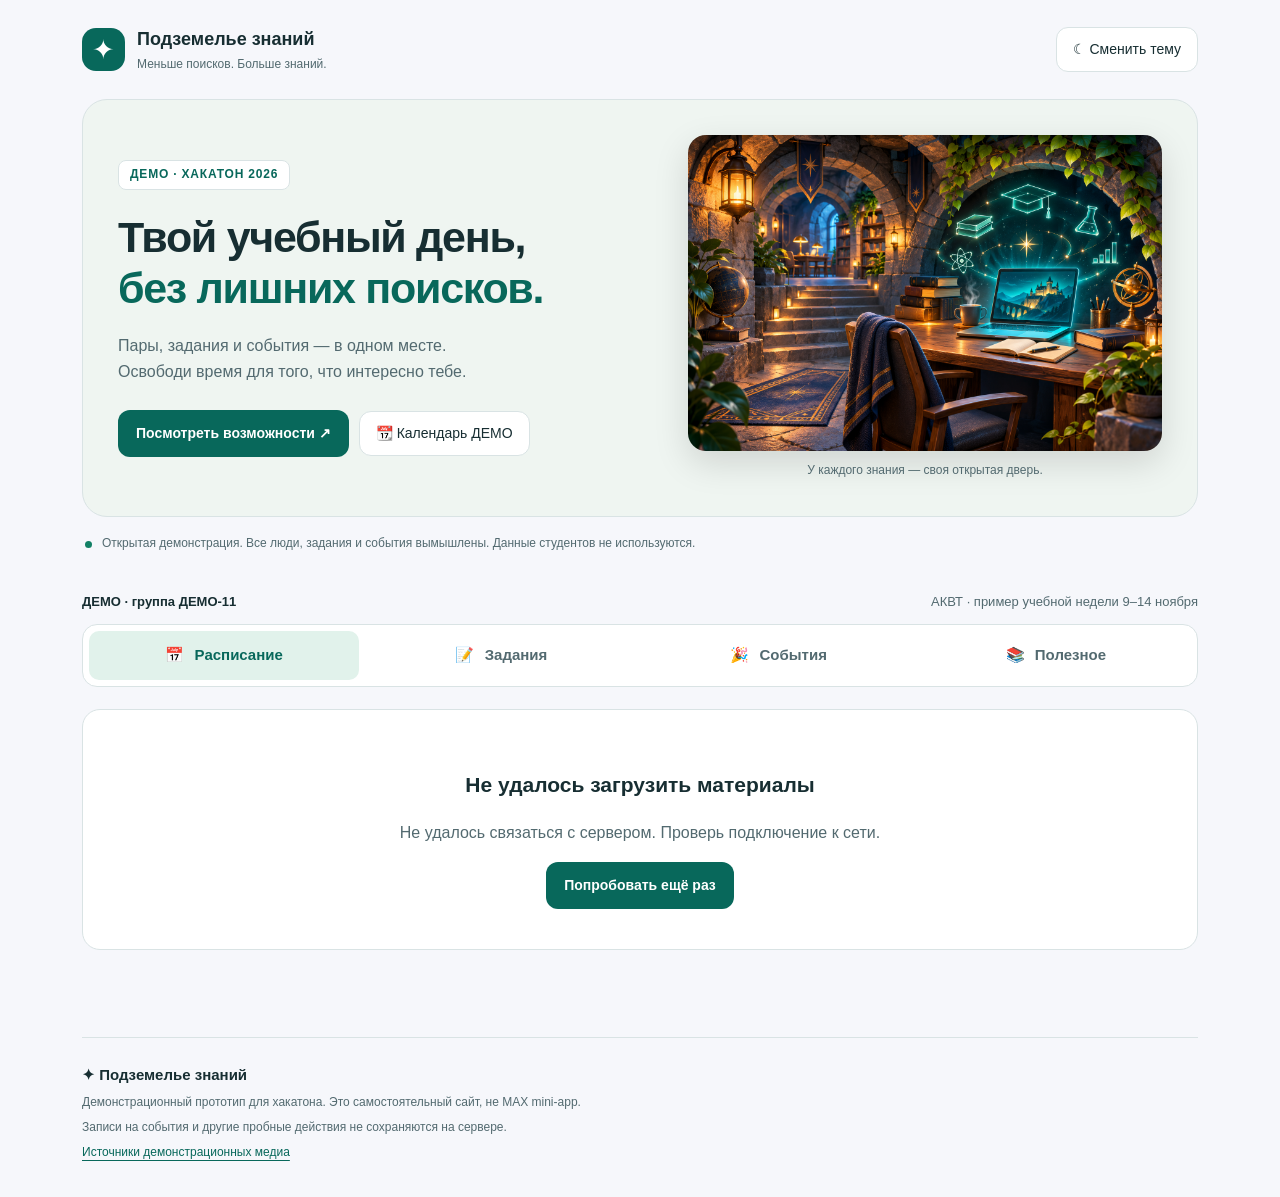
==== demo-site/index.html @ 93a82531 "feat: finish safe MAX integration and standalone public demo with regression coverage" ====
<!DOCTYPE html>
<html lang="ru">
<head>
  <meta charset="utf-8">
  <meta name="viewport" content="width=device-width, initial-scale=1">
  <meta name="description" content="Подземелье знаний: демонстрация образовательного помощника. Расписание, задания, события и полезные материалы. Только вымышленные данные.">
  <meta name="referrer" content="no-referrer">
  <meta http-equiv="Content-Security-Policy" content="default-src 'self'; script-src 'self'; style-src 'self'; img-src 'self'; media-src 'self'; connect-src 'self'; object-src 'none'; base-uri 'none'; form-action 'none'">
  <title>Подземелье знаний · ДЕМО</title>
  <link rel="stylesheet" href="./style.css">
  <link rel="icon" href="./assets/icon.svg" type="image/svg+xml">
</head>
<body>
  <div class="app-shell">
    <header class="app-header">
      <div class="header-top">
        <a href="./" class="brand" aria-label="Подземелье знаний — главная">
          <span class="brand-icon" aria-hidden="true">✦</span>
          <span><strong class="brand-title">Подземелье знаний</strong><span class="brand-subtitle">Меньше поисков. Больше знаний.</span></span>
        </a>
        <button id="theme-toggle" type="button" class="theme-toggle">☾ Сменить тему</button>
      </div>
      <section class="hero">
        <div class="hero-copy">
          <span id="demo-badge" class="pill pill-demo">ДЕМО · ХАКАТОН 2026</span>
          <h1>Твой учебный день,<br><span>без лишних поисков.</span></h1>
          <p>Пары, задания и события — в одном месте.<br>Освободи время для того, что интересно тебе.</p>
          <div class="hero-actions"><a href="#main-tabs" class="action-button">Посмотреть возможности ↗</a><a class="secondary-button" href="./assets/demo-week.ics" download>📆 Календарь ДЕМО</a></div>
        </div>
        <figure class="hero-art"><img src="./assets/dungeon.png" alt="Иллюстрация: уютное подземелье, книги и ноутбук" width="1536" height="1024"><figcaption>У каждого знания — своя открытая дверь.</figcaption></figure>
      </section>
      <div class="demo-notice"><span class="status-dot"></span><span>Открытая демонстрация. Все люди, задания и события вымышлены. Данные студентов не используются.</span></div>
      <div class="context-line"><strong id="group-badge">ДЕМО · группа ДЕМО-11</strong><span>АКВТ · пример учебной недели 9–14 ноября</span></div>
      <section id="today-banner" class="today-banner" hidden><p id="today-text" class="today-text"></p></section>
      <nav id="main-tabs" class="tabs" aria-label="Разделы сайта">
        <button type="button" class="tab-button is-active" data-endpoint="schedule" data-section="schedule" aria-pressed="true"><span>📅</span> Расписание</button>
        <button type="button" class="tab-button" data-endpoint="homework" data-section="homework" aria-pressed="false"><span>📝</span> Задания</button>
        <button type="button" class="tab-button" data-endpoint="events" data-section="events" aria-pressed="false"><span>🎉</span> События</button>
        <button type="button" class="tab-button" data-endpoint="useful" data-section="useful" aria-pressed="false"><span>📚</span> Полезное</button>
      </nav>
      <div id="subfilters" class="subfilters" hidden></div>
    </header>
    <main class="app-main" id="main-content">
      <section id="state-loading" class="state-card" aria-live="polite"><div class="spinner" aria-hidden="true"></div><h2 class="state-title">Собираем твой учебный день…</h2><p class="state-subtitle">Загружаем только демонстрационные материалы</p></section>
      <section id="state-error" class="state-card state-error" hidden role="alert"><h2 id="error-title" class="state-title">Не удалось загрузить раздел</h2><p id="error-message" class="state-subtitle"></p><button type="button" id="retry-button" class="action-button">Попробовать ещё раз</button></section>
      <section id="view-list" class="view-list" hidden aria-live="polite"><div id="cards-container" class="cards-list"></div></section>
      <section id="view-detail" class="view-detail" hidden aria-label="Подробная карточка">
        <button type="button" id="back-button" class="back-button">← Назад к списку</button>
        <article class="detail-card"><span id="detail-badge" class="pill" hidden></span><h2 id="detail-title" tabindex="-1"></h2><p id="detail-subtitle" class="detail-subtitle"></p><p id="detail-meta" class="detail-meta" hidden></p><div id="detail-tags" class="detail-tags" hidden></div><p id="detail-body" class="detail-body"></p><div id="detail-media" class="detail-media"></div>
          <button type="button" id="join-button" class="action-button" hidden>Пойду · попробовать</button><p id="demo-action-status" class="demo-action-status" role="status"></p>
          <section id="detail-report-box" class="report-box" hidden><h3>📸 Как это было</h3><p id="detail-report-body"></p><a id="detail-report-link" class="external-link" href="#" target="_blank" rel="noopener noreferrer" hidden>Открыть материал ↗</a></section>
          <a id="detail-link" class="external-link" href="#" target="_blank" rel="noopener noreferrer" hidden>Открыть полезную ссылку ↗</a>
          <section id="detail-files-box" class="files-box" hidden><h3>Вложения</h3><ul id="detail-files-list" class="files-list"></ul></section>
        </article>
      </section>
      <noscript><p class="state-card">Для переключения разделов включи JavaScript. Авторизация и MAX ID не требуются.</p></noscript>
    </main>
    <footer class="footer"><span>✦ Подземелье знаний</span><p>Демонстрационный прототип для хакатона. Это самостоятельный сайт, не MAX mini-app.</p><p>Записи на события и другие пробные действия не сохраняются на сервере.</p><a href="./CREDITS.md">Источники демонстрационных медиа</a></footer>
  </div>
  <script src="./app.js" defer></script>
</body>
</html>
---- demo-site/style.css ----
:root{color-scheme:light;--bg:#f6f7fb;--surface:#fff;--text:#172e32;--muted:#536a70;--border:#d9e3e4;--accent:#08685b;--accent-soft:#e1f2eb;--shadow:0 10px 36px #1d4f4a0a;--hero:#eff5f1}
@media(prefers-color-scheme:dark){:root:not([data-theme="light"]){color-scheme:dark;--bg:#101b20;--surface:#17272c;--text:#e8f1ef;--muted:#b0c3c5;--border:#34464a;--accent:#81dfbd;--accent-soft:#1d4038;--shadow:none;--hero:#20372f}}
:root[data-theme="dark"]{color-scheme:dark;--bg:#101b20;--surface:#17272c;--text:#e8f1ef;--muted:#b0c3c5;--border:#34464a;--accent:#81dfbd;--accent-soft:#1d4038;--shadow:none;--hero:#20372f}
*{box-sizing:border-box}[hidden]{display:none!important}html{scroll-behavior:smooth;scroll-padding-top:20px}body{margin:0;background:var(--bg);color:var(--text);font:16px/1.65 -apple-system,BlinkMacSystemFont,"Segoe UI",sans-serif}button,a{-webkit-tap-highlight-color:transparent}button{font:inherit;cursor:pointer}button:focus-visible,a:focus-visible,article:focus-visible{outline:3px solid var(--accent);outline-offset:4px}a{color:var(--accent);text-underline-offset:4px}button{min-height:44px}img,video{display:block;max-width:100%}.app-shell{max-width:1180px;margin:auto;padding:0 32px}.header-top{display:flex;align-items:center;justify-content:space-between;gap:20px;padding:25px 0}.brand{display:flex;align-items:center;gap:12px;color:var(--text);text-decoration:none}.brand-icon{display:grid;place-items:center;width:43px;height:43px;border-radius:14px;background:var(--accent);color:var(--surface);font-size:27px}.brand-title{display:block;font-size:18px;font-weight:750}.brand-subtitle{display:block;font-size:12px;color:var(--muted)}.theme-toggle,.secondary-button{padding:10px 16px;border:1px solid var(--border);border-radius:12px;background:var(--surface);color:var(--text);text-decoration:none;font-size:14px}.hero{display:grid;grid-template-columns:1.15fr 1fr;align-items:center;gap:25px;padding:35px;background:var(--hero);border:1px solid var(--border);border-radius:25px;overflow:hidden}.hero h1{font-size:clamp(29px,3.5vw,43px);line-height:1.2;letter-spacing:-1.3px;margin:22px 0 18px;font-weight:800}.hero h1 span{color:var(--accent)}.hero-copy>p{color:var(--muted);margin-bottom:24px}.hero-art{margin:0}.hero-art img{width:100%;height:auto;aspect-ratio:1.5;object-fit:cover;border-radius:18px;box-shadow:0 12px 35px #0002}.hero-art figcaption{font-size:12px;text-align:center;color:var(--muted);margin-top:10px}.hero-actions{display:flex;gap:10px;flex-wrap:wrap;align-items:center}.action-button{display:inline-block;padding:12px 18px;border:0;border-radius:12px;background:var(--accent);color:var(--surface);font-size:14px;font-weight:700;text-decoration:none}.pill{display:inline-block;background:var(--accent-soft);color:var(--accent);padding:4px 11px;border-radius:8px;font-size:12px;font-weight:700}.pill-demo{letter-spacing:.8px;border:1px solid var(--border);background:var(--surface);color:var(--accent)}.demo-notice{display:flex;align-items:center;gap:10px;font-size:12px;color:var(--muted);padding:17px 3px}.status-dot{background:#128065;width:7px;height:7px;border-radius:50%;flex-shrink:0}.context-line{display:flex;gap:15px;justify-content:space-between;align-items:center;margin:20px 0 12px;font-size:13px;color:var(--muted)}.context-line strong{color:var(--text)}.today-banner{border-left:3px solid var(--accent);background:var(--surface);border-radius:0 10px 10px 0;margin-bottom:22px;padding:9px 15px}.today-text{margin:0;color:var(--muted);font-size:14px;white-space:pre-line}.tabs{display:grid;grid-template-columns:repeat(4,1fr);gap:7px;background:var(--surface);padding:6px;border:1px solid var(--border);border-radius:15px}.tab-button{padding:12px 5px;border:0;border-radius:10px;background:transparent;color:var(--muted);font-weight:650;font-size:15px;white-space:nowrap}.tab-button.is-active{background:var(--accent-soft);color:var(--accent)}.tab-button:hover{background:var(--accent-soft)}.tab-button span{padding-right:6px}.subfilters{display:flex;gap:8px;flex-wrap:wrap;margin:18px 0}.chip-button{border:1px solid var(--border);border-radius:30px;padding:6px 15px;background:var(--surface);color:var(--muted);font-size:13px}.chip-button.is-active{color:var(--accent);border-color:var(--accent);background:var(--accent-soft)}.app-main{padding:22px 0 40px;min-height:350px}.cards-list{display:grid;grid-template-columns:repeat(2,minmax(0,1fr));gap:18px}.item-card{background:var(--surface);padding:25px;border:1px solid var(--border);border-radius:18px;box-shadow:var(--shadow);cursor:pointer;transition:transform .16s,border-color .16s;min-width:0}.item-card:hover{transform:translateY(-3px);border-color:var(--accent)}.item-card-top{display:flex;align-items:flex-start;gap:14px;justify-content:space-between}.item-card-title{font-size:19px;line-height:1.4;margin:0;font-weight:700;overflow-wrap:anywhere}.item-card-subtitle{font-size:13px;color:var(--muted);margin:12px 0}.item-card-preview{font-size:15px;white-space:pre-line;display:-webkit-box;-webkit-line-clamp:4;-webkit-box-orient:vertical;overflow:hidden;color:var(--muted)}.item-card-footer{border-top:1px solid var(--border);padding-top:13px;margin-top:20px;display:flex;justify-content:space-between;align-items:center}.open-hint{font-size:13px;color:var(--accent);font-weight:700}.card-image{width:100%;height:160px;object-fit:cover;border-radius:11px;margin:15px 0}.state-card,.empty-card{padding:40px;border:1px solid var(--border);border-radius:18px;background:var(--surface);text-align:center}.state-title{font-size:21px}.state-subtitle{color:var(--muted)}.spinner{width:30px;height:30px;border:3px solid var(--border);border-top-color:var(--accent);border-radius:50%;margin:auto;animation:spin 1s linear infinite}@keyframes spin{to{transform:rotate(360deg)}}.back-button{border:0;background:transparent;padding:0 0 16px;color:var(--accent);font-size:15px}.detail-card{padding:35px;background:var(--surface);border:1px solid var(--border);border-radius:20px;max-width:850px;margin:auto}.detail-card h2{font-size:29px;line-height:1.3;margin:18px 0}.detail-body,.report-box p{white-space:pre-line}.detail-subtitle,.detail-meta{color:var(--muted);font-size:14px}.detail-tags{display:flex;gap:8px;flex-wrap:wrap}.tag-chip{font-size:12px;background:var(--accent-soft);padding:4px 11px;border-radius:20px;color:var(--accent)}.detail-media img,.detail-media video{width:100%;max-height:450px;object-fit:contain;border-radius:13px;background:var(--hero);margin:20px 0}.report-box{background:var(--accent-soft);padding:20px;border-radius:14px;margin:24px 0}.files-list{padding-left:20px}.file-item{margin:8px 0}.external-link{display:inline-block;margin:10px 0;overflow-wrap:anywhere}.demo-action-status{font-size:13px;color:var(--muted)}.footer{padding:25px 0 35px;border-top:1px solid var(--border);font-size:12px;color:var(--muted)}.footer>span{font-size:15px;font-weight:700;color:var(--text)}.footer p{margin:5px 0}
@media(max-width:720px){.app-shell{padding:0 16px}.header-top{padding:18px 0}.brand-title{font-size:15px}.brand-subtitle{font-size:10px}.theme-toggle{font-size:12px;padding:8px}.hero{grid-template-columns:1fr;padding:25px;gap:25px}.hero h1{font-size:34px}.hero-art{display:none}.context-line{display:block}.context-line span{display:block;margin-top:3px}.cards-list{grid-template-columns:1fr}.tabs{gap:2px}.tab-button{font-size:12px;padding:10px 1px}.tab-button span{display:block;padding:0;font-size:19px}.item-card{padding:20px}.detail-card{padding:22px}.detail-card h2{font-size:25px}.hero-actions{align-items:stretch}.hero-actions>a{font-size:12px}.demo-notice{align-items:flex-start}.status-dot{margin-top:7px}}
@media(prefers-reduced-motion:reduce){*{scroll-behavior:auto!important;transition:none!important;animation:none!important}}
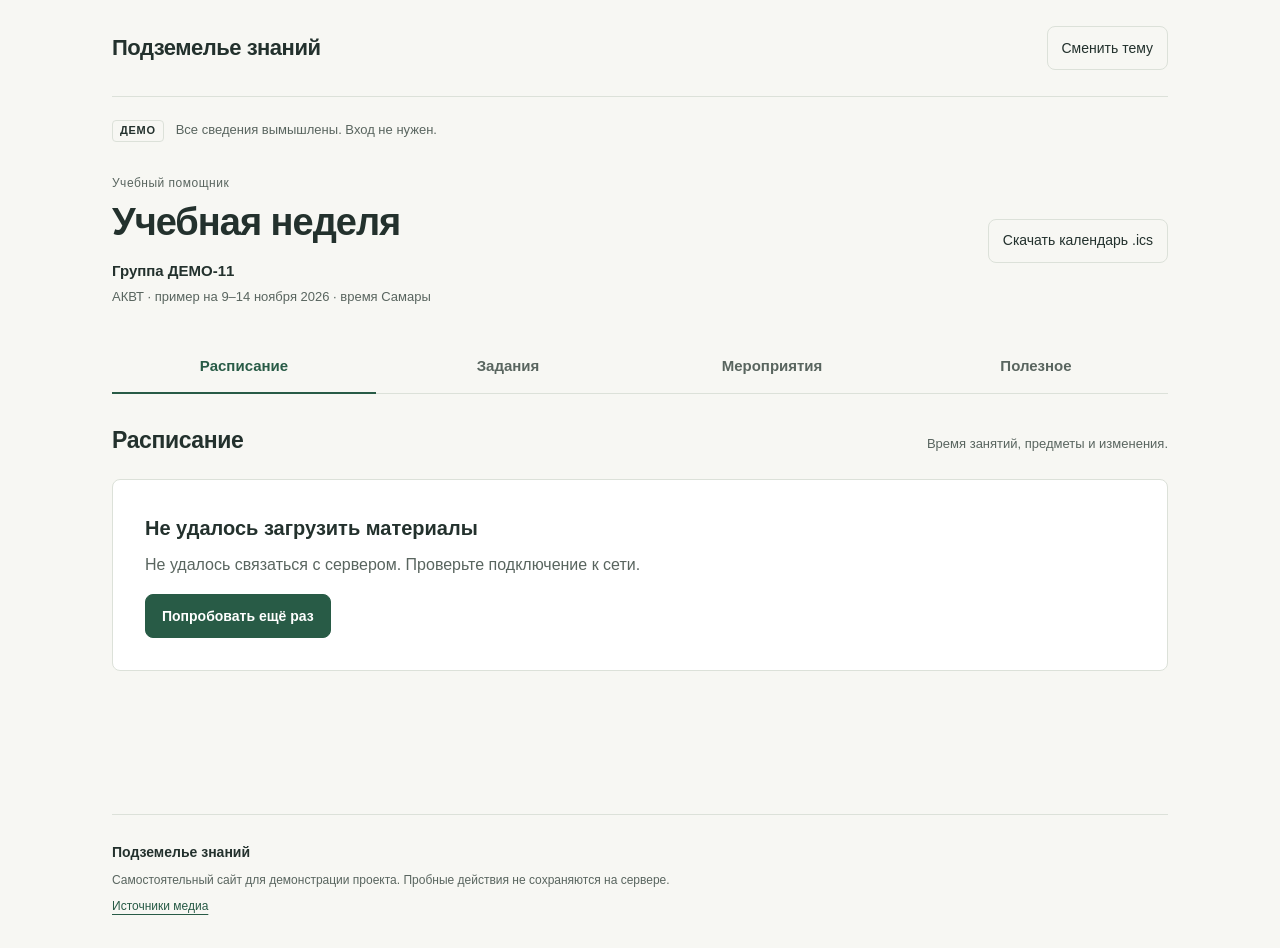
==== commit 8f240769: "Refine demo interface and make public builds reproducible" ====
--- a/demo-site/index.html
+++ b/demo-site/index.html
@@ -3,59 +3,49 @@
 <head>
   <meta charset="utf-8">
   <meta name="viewport" content="width=device-width, initial-scale=1">
-  <meta name="description" content="Подземелье знаний: демонстрация образовательного помощника. Расписание, задания, события и полезные материалы. Только вымышленные данные.">
+  <meta name="description" content="Демонстрация образовательного сервиса «Подземелье знаний»: расписание, задания, мероприятия и полезные материалы.">
   <meta name="referrer" content="no-referrer">
   <meta http-equiv="Content-Security-Policy" content="default-src 'self'; script-src 'self'; style-src 'self'; img-src 'self'; media-src 'self'; connect-src 'self'; object-src 'none'; base-uri 'none'; form-action 'none'">
-  <title>Подземелье знаний · ДЕМО</title>
+  <title>Подземелье знаний — демонстрация</title>
   <link rel="stylesheet" href="./style.css">
   <link rel="icon" href="./assets/icon.svg" type="image/svg+xml">
 </head>
 <body>
   <div class="app-shell">
     <header class="app-header">
-      <div class="header-top">
-        <a href="./" class="brand" aria-label="Подземелье знаний — главная">
-          <span class="brand-icon" aria-hidden="true">✦</span>
-          <span><strong class="brand-title">Подземелье знаний</strong><span class="brand-subtitle">Меньше поисков. Больше знаний.</span></span>
-        </a>
-        <button id="theme-toggle" type="button" class="theme-toggle">☾ Сменить тему</button>
-      </div>
-      <section class="hero">
-        <div class="hero-copy">
-          <span id="demo-badge" class="pill pill-demo">ДЕМО · ХАКАТОН 2026</span>
-          <h1>Твой учебный день,<br><span>без лишних поисков.</span></h1>
-          <p>Пары, задания и события — в одном месте.<br>Освободи время для того, что интересно тебе.</p>
-          <div class="hero-actions"><a href="#main-tabs" class="action-button">Посмотреть возможности ↗</a><a class="secondary-button" href="./assets/demo-week.ics" download>📆 Календарь ДЕМО</a></div>
-        </div>
-        <figure class="hero-art"><img src="./assets/dungeon.png" alt="Иллюстрация: уютное подземелье, книги и ноутбук" width="1536" height="1024"><figcaption>У каждого знания — своя открытая дверь.</figcaption></figure>
-      </section>
-      <div class="demo-notice"><span class="status-dot"></span><span>Открытая демонстрация. Все люди, задания и события вымышлены. Данные студентов не используются.</span></div>
-      <div class="context-line"><strong id="group-badge">ДЕМО · группа ДЕМО-11</strong><span>АКВТ · пример учебной недели 9–14 ноября</span></div>
-      <section id="today-banner" class="today-banner" hidden><p id="today-text" class="today-text"></p></section>
-      <nav id="main-tabs" class="tabs" aria-label="Разделы сайта">
-        <button type="button" class="tab-button is-active" data-endpoint="schedule" data-section="schedule" aria-pressed="true"><span>📅</span> Расписание</button>
-        <button type="button" class="tab-button" data-endpoint="homework" data-section="homework" aria-pressed="false"><span>📝</span> Задания</button>
-        <button type="button" class="tab-button" data-endpoint="events" data-section="events" aria-pressed="false"><span>🎉</span> События</button>
-        <button type="button" class="tab-button" data-endpoint="useful" data-section="useful" aria-pressed="false"><span>📚</span> Полезное</button>
-      </nav>
+      <a href="./" class="brand" aria-label="Подземелье знаний — главная">Подземелье знаний</a>
+      <button id="theme-toggle" type="button" class="theme-toggle">Сменить тему</button>
+    </header>
+    <div class="demo-notice"><span id="demo-badge" class="demo-label">ДЕМО</span><span>Все сведения вымышлены. Вход не нужен.</span></div>
+    <section class="intro" aria-label="Учебная группа">
+      <div><p class="eyebrow">Учебный помощник</p><h1>Учебная неделя</h1><p id="group-badge" class="group-label">Группа ДЕМО-11</p><p class="period-label">АКВТ · пример на 9–14 ноября 2026 · время Самары</p></div>
+      <a class="secondary-button" href="./assets/demo-week.ics" download>Скачать календарь .ics</a>
+    </section>
+    <section id="today-banner" class="today-banner" hidden><p id="today-text" class="today-text"></p></section>
+    <nav id="main-tabs" class="tabs" aria-label="Разделы сайта">
+      <button type="button" class="tab-button is-active" data-endpoint="schedule" data-section="schedule" aria-pressed="true">Расписание</button>
+      <button type="button" class="tab-button" data-endpoint="homework" data-section="homework" aria-pressed="false">Задания</button>
+      <button type="button" class="tab-button" data-endpoint="events" data-section="events" aria-pressed="false">Мероприятия</button>
+      <button type="button" class="tab-button" data-endpoint="useful" data-section="useful" aria-pressed="false">Полезное</button>
+    </nav>
+    <main class="app-main" id="main-content">
+      <div class="section-heading"><h2 id="section-title">Расписание</h2><p id="section-description">Время занятий, предметы и изменения.</p></div>
       <div id="subfilters" class="subfilters" hidden></div>
-    </header>
-    <main class="app-main" id="main-content">
-      <section id="state-loading" class="state-card" aria-live="polite"><div class="spinner" aria-hidden="true"></div><h2 class="state-title">Собираем твой учебный день…</h2><p class="state-subtitle">Загружаем только демонстрационные материалы</p></section>
+      <section id="state-loading" class="state-card" aria-live="polite"><h2 class="state-title">Загружаем материалы</h2><p class="state-subtitle">Это займёт несколько секунд.</p></section>
       <section id="state-error" class="state-card state-error" hidden role="alert"><h2 id="error-title" class="state-title">Не удалось загрузить раздел</h2><p id="error-message" class="state-subtitle"></p><button type="button" id="retry-button" class="action-button">Попробовать ещё раз</button></section>
       <section id="view-list" class="view-list" hidden aria-live="polite"><div id="cards-container" class="cards-list"></div></section>
       <section id="view-detail" class="view-detail" hidden aria-label="Подробная карточка">
-        <button type="button" id="back-button" class="back-button">← Назад к списку</button>
+        <button type="button" id="back-button" class="back-button">Назад к списку</button>
         <article class="detail-card"><span id="detail-badge" class="pill" hidden></span><h2 id="detail-title" tabindex="-1"></h2><p id="detail-subtitle" class="detail-subtitle"></p><p id="detail-meta" class="detail-meta" hidden></p><div id="detail-tags" class="detail-tags" hidden></div><p id="detail-body" class="detail-body"></p><div id="detail-media" class="detail-media"></div>
-          <button type="button" id="join-button" class="action-button" hidden>Пойду · попробовать</button><p id="demo-action-status" class="demo-action-status" role="status"></p>
-          <section id="detail-report-box" class="report-box" hidden><h3>📸 Как это было</h3><p id="detail-report-body"></p><a id="detail-report-link" class="external-link" href="#" target="_blank" rel="noopener noreferrer" hidden>Открыть материал ↗</a></section>
-          <a id="detail-link" class="external-link" href="#" target="_blank" rel="noopener noreferrer" hidden>Открыть полезную ссылку ↗</a>
+          <button type="button" id="join-button" class="action-button" hidden>Записаться в примере</button><p id="demo-action-status" class="demo-action-status" role="status"></p>
+          <section id="detail-report-box" class="report-box" hidden><h3>Итоги мероприятия</h3><p id="detail-report-body"></p><a id="detail-report-link" class="external-link" href="#" target="_blank" rel="noopener noreferrer" hidden>Открыть материал</a></section>
+          <a id="detail-link" class="external-link" href="#" target="_blank" rel="noopener noreferrer" hidden>Открыть ссылку</a>
           <section id="detail-files-box" class="files-box" hidden><h3>Вложения</h3><ul id="detail-files-list" class="files-list"></ul></section>
         </article>
       </section>
-      <noscript><p class="state-card">Для переключения разделов включи JavaScript. Авторизация и MAX ID не требуются.</p></noscript>
+      <noscript><p class="state-card">Для переключения разделов включите JavaScript. Регистрация не требуется.</p></noscript>
     </main>
-    <footer class="footer"><span>✦ Подземелье знаний</span><p>Демонстрационный прототип для хакатона. Это самостоятельный сайт, не MAX mini-app.</p><p>Записи на события и другие пробные действия не сохраняются на сервере.</p><a href="./CREDITS.md">Источники демонстрационных медиа</a></footer>
+    <footer class="footer"><strong>Подземелье знаний</strong><p>Самостоятельный сайт для демонстрации проекта. Пробные действия не сохраняются на сервере.</p><a href="./CREDITS.md">Источники медиа</a></footer>
   </div>
   <script src="./app.js" defer></script>
 </body>
--- a/demo-site/style.css
+++ b/demo-site/style.css
@@ -1,6 +1,486 @@
-:root{color-scheme:light;--bg:#f6f7fb;--surface:#fff;--text:#172e32;--muted:#536a70;--border:#d9e3e4;--accent:#08685b;--accent-soft:#e1f2eb;--shadow:0 10px 36px #1d4f4a0a;--hero:#eff5f1}
-@media(prefers-color-scheme:dark){:root:not([data-theme="light"]){color-scheme:dark;--bg:#101b20;--surface:#17272c;--text:#e8f1ef;--muted:#b0c3c5;--border:#34464a;--accent:#81dfbd;--accent-soft:#1d4038;--shadow:none;--hero:#20372f}}
-:root[data-theme="dark"]{color-scheme:dark;--bg:#101b20;--surface:#17272c;--text:#e8f1ef;--muted:#b0c3c5;--border:#34464a;--accent:#81dfbd;--accent-soft:#1d4038;--shadow:none;--hero:#20372f}
-*{box-sizing:border-box}[hidden]{display:none!important}html{scroll-behavior:smooth;scroll-padding-top:20px}body{margin:0;background:var(--bg);color:var(--text);font:16px/1.65 -apple-system,BlinkMacSystemFont,"Segoe UI",sans-serif}button,a{-webkit-tap-highlight-color:transparent}button{font:inherit;cursor:pointer}button:focus-visible,a:focus-visible,article:focus-visible{outline:3px solid var(--accent);outline-offset:4px}a{color:var(--accent);text-underline-offset:4px}button{min-height:44px}img,video{display:block;max-width:100%}.app-shell{max-width:1180px;margin:auto;padding:0 32px}.header-top{display:flex;align-items:center;justify-content:space-between;gap:20px;padding:25px 0}.brand{display:flex;align-items:center;gap:12px;color:var(--text);text-decoration:none}.brand-icon{display:grid;place-items:center;width:43px;height:43px;border-radius:14px;background:var(--accent);color:var(--surface);font-size:27px}.brand-title{display:block;font-size:18px;font-weight:750}.brand-subtitle{display:block;font-size:12px;color:var(--muted)}.theme-toggle,.secondary-button{padding:10px 16px;border:1px solid var(--border);border-radius:12px;background:var(--surface);color:var(--text);text-decoration:none;font-size:14px}.hero{display:grid;grid-template-columns:1.15fr 1fr;align-items:center;gap:25px;padding:35px;background:var(--hero);border:1px solid var(--border);border-radius:25px;overflow:hidden}.hero h1{font-size:clamp(29px,3.5vw,43px);line-height:1.2;letter-spacing:-1.3px;margin:22px 0 18px;font-weight:800}.hero h1 span{color:var(--accent)}.hero-copy>p{color:var(--muted);margin-bottom:24px}.hero-art{margin:0}.hero-art img{width:100%;height:auto;aspect-ratio:1.5;object-fit:cover;border-radius:18px;box-shadow:0 12px 35px #0002}.hero-art figcaption{font-size:12px;text-align:center;color:var(--muted);margin-top:10px}.hero-actions{display:flex;gap:10px;flex-wrap:wrap;align-items:center}.action-button{display:inline-block;padding:12px 18px;border:0;border-radius:12px;background:var(--accent);color:var(--surface);font-size:14px;font-weight:700;text-decoration:none}.pill{display:inline-block;background:var(--accent-soft);color:var(--accent);padding:4px 11px;border-radius:8px;font-size:12px;font-weight:700}.pill-demo{letter-spacing:.8px;border:1px solid var(--border);background:var(--surface);color:var(--accent)}.demo-notice{display:flex;align-items:center;gap:10px;font-size:12px;color:var(--muted);padding:17px 3px}.status-dot{background:#128065;width:7px;height:7px;border-radius:50%;flex-shrink:0}.context-line{display:flex;gap:15px;justify-content:space-between;align-items:center;margin:20px 0 12px;font-size:13px;color:var(--muted)}.context-line strong{color:var(--text)}.today-banner{border-left:3px solid var(--accent);background:var(--surface);border-radius:0 10px 10px 0;margin-bottom:22px;padding:9px 15px}.today-text{margin:0;color:var(--muted);font-size:14px;white-space:pre-line}.tabs{display:grid;grid-template-columns:repeat(4,1fr);gap:7px;background:var(--surface);padding:6px;border:1px solid var(--border);border-radius:15px}.tab-button{padding:12px 5px;border:0;border-radius:10px;background:transparent;color:var(--muted);font-weight:650;font-size:15px;white-space:nowrap}.tab-button.is-active{background:var(--accent-soft);color:var(--accent)}.tab-button:hover{background:var(--accent-soft)}.tab-button span{padding-right:6px}.subfilters{display:flex;gap:8px;flex-wrap:wrap;margin:18px 0}.chip-button{border:1px solid var(--border);border-radius:30px;padding:6px 15px;background:var(--surface);color:var(--muted);font-size:13px}.chip-button.is-active{color:var(--accent);border-color:var(--accent);background:var(--accent-soft)}.app-main{padding:22px 0 40px;min-height:350px}.cards-list{display:grid;grid-template-columns:repeat(2,minmax(0,1fr));gap:18px}.item-card{background:var(--surface);padding:25px;border:1px solid var(--border);border-radius:18px;box-shadow:var(--shadow);cursor:pointer;transition:transform .16s,border-color .16s;min-width:0}.item-card:hover{transform:translateY(-3px);border-color:var(--accent)}.item-card-top{display:flex;align-items:flex-start;gap:14px;justify-content:space-between}.item-card-title{font-size:19px;line-height:1.4;margin:0;font-weight:700;overflow-wrap:anywhere}.item-card-subtitle{font-size:13px;color:var(--muted);margin:12px 0}.item-card-preview{font-size:15px;white-space:pre-line;display:-webkit-box;-webkit-line-clamp:4;-webkit-box-orient:vertical;overflow:hidden;color:var(--muted)}.item-card-footer{border-top:1px solid var(--border);padding-top:13px;margin-top:20px;display:flex;justify-content:space-between;align-items:center}.open-hint{font-size:13px;color:var(--accent);font-weight:700}.card-image{width:100%;height:160px;object-fit:cover;border-radius:11px;margin:15px 0}.state-card,.empty-card{padding:40px;border:1px solid var(--border);border-radius:18px;background:var(--surface);text-align:center}.state-title{font-size:21px}.state-subtitle{color:var(--muted)}.spinner{width:30px;height:30px;border:3px solid var(--border);border-top-color:var(--accent);border-radius:50%;margin:auto;animation:spin 1s linear infinite}@keyframes spin{to{transform:rotate(360deg)}}.back-button{border:0;background:transparent;padding:0 0 16px;color:var(--accent);font-size:15px}.detail-card{padding:35px;background:var(--surface);border:1px solid var(--border);border-radius:20px;max-width:850px;margin:auto}.detail-card h2{font-size:29px;line-height:1.3;margin:18px 0}.detail-body,.report-box p{white-space:pre-line}.detail-subtitle,.detail-meta{color:var(--muted);font-size:14px}.detail-tags{display:flex;gap:8px;flex-wrap:wrap}.tag-chip{font-size:12px;background:var(--accent-soft);padding:4px 11px;border-radius:20px;color:var(--accent)}.detail-media img,.detail-media video{width:100%;max-height:450px;object-fit:contain;border-radius:13px;background:var(--hero);margin:20px 0}.report-box{background:var(--accent-soft);padding:20px;border-radius:14px;margin:24px 0}.files-list{padding-left:20px}.file-item{margin:8px 0}.external-link{display:inline-block;margin:10px 0;overflow-wrap:anywhere}.demo-action-status{font-size:13px;color:var(--muted)}.footer{padding:25px 0 35px;border-top:1px solid var(--border);font-size:12px;color:var(--muted)}.footer>span{font-size:15px;font-weight:700;color:var(--text)}.footer p{margin:5px 0}
-@media(max-width:720px){.app-shell{padding:0 16px}.header-top{padding:18px 0}.brand-title{font-size:15px}.brand-subtitle{font-size:10px}.theme-toggle{font-size:12px;padding:8px}.hero{grid-template-columns:1fr;padding:25px;gap:25px}.hero h1{font-size:34px}.hero-art{display:none}.context-line{display:block}.context-line span{display:block;margin-top:3px}.cards-list{grid-template-columns:1fr}.tabs{gap:2px}.tab-button{font-size:12px;padding:10px 1px}.tab-button span{display:block;padding:0;font-size:19px}.item-card{padding:20px}.detail-card{padding:22px}.detail-card h2{font-size:25px}.hero-actions{align-items:stretch}.hero-actions>a{font-size:12px}.demo-notice{align-items:flex-start}.status-dot{margin-top:7px}}
-@media(prefers-reduced-motion:reduce){*{scroll-behavior:auto!important;transition:none!important;animation:none!important}}
+:root {
+  color-scheme:light;
+  --bg:#f7f7f3;
+  --surface:#fff;
+  --text:#23312d;
+  --muted:#59655f;
+  --border:#dce1d9;
+  --accent:#285b46;
+  --soft:#eef2eb;
+  --notice:#eeeade;
+  --radius:8px
+}
+@media(prefers-color-scheme:dark) {
+  :root:not([data-theme="light"]) {
+    color-scheme:dark;
+    --bg:#171e1b;
+    --surface:#1e2822;
+    --text:#e7ece7;
+    --muted:#b3beb4;
+    --border:#3b483e;
+    --accent:#add2ba;
+    --soft:#28392f;
+    --notice:#302f24
+  }
+}
+:root[data-theme="dark"] {
+  color-scheme:dark;
+  --bg:#171e1b;
+  --surface:#1e2822;
+  --text:#e7ece7;
+  --muted:#b3beb4;
+  --border:#3b483e;
+  --accent:#add2ba;
+  --soft:#28392f;
+  --notice:#302f24
+}
+* {
+  box-sizing:border-box
+}
+[hidden] {
+  display:none!important
+}
+html {
+  scroll-padding-top:80px
+}
+body {
+  margin:0;
+  background:var(--bg);
+  color:var(--text);
+  font:16px/1.6 -apple-system,BlinkMacSystemFont,"Segoe UI",sans-serif
+}
+button,a {
+  -webkit-tap-highlight-color:transparent
+}
+a {
+  color:var(--accent);
+  text-underline-offset:4px
+}
+button {
+  font:inherit;
+  cursor:pointer;
+  min-height:44px
+}
+button:focus-visible,a:focus-visible,article:focus-visible {
+  outline:2px solid var(--accent);
+  outline-offset:4px
+}
+img,video {
+  display:block;
+  max-width:100%
+}
+.app-shell {
+  max-width:1120px;
+  margin:auto;
+  padding:0 32px
+}
+.app-header {
+  display:flex;
+  align-items:center;
+  justify-content:space-between;
+  gap:24px;
+  padding:26px 0;
+  border-bottom:1px solid var(--border)
+}
+.brand {
+  font-size:22px;
+  line-height:1.25;
+  font-weight:700;
+  letter-spacing:-.5px;
+  text-decoration:none;
+  color:var(--text)
+}
+.theme-toggle,.secondary-button {
+  display:inline-block;
+  padding:9px 14px;
+  min-height:44px;
+  background:transparent;
+  color:var(--text);
+  font-size:14px;
+  border:1px solid var(--border);
+  border-radius:var(--radius);
+  text-decoration:none
+}
+.theme-toggle:hover,.secondary-button:hover {
+  background:var(--soft)
+}
+.demo-notice {
+  display:flex;
+  align-items:center;
+  gap:12px;
+  margin:23px 0 0;
+  color:var(--muted);
+  font-size:13px
+}
+.demo-label {
+  border:1px solid var(--border);
+  padding:1px 7px;
+  border-radius:4px;
+  font-size:11px;
+  font-weight:700;
+  letter-spacing:.7px;
+  color:var(--text)
+}
+.intro {
+  display:flex;
+  justify-content:space-between;
+  align-items:center;
+  gap:24px;
+  padding:32px 0
+}
+.eyebrow {
+  font-size:12px;
+  color:var(--muted);
+  margin:0 0 7px;
+  letter-spacing:.5px
+}
+h1 {
+  font-size:clamp(28px,3.4vw,38px);
+  font-weight:650;
+  line-height:1.2;
+  letter-spacing:-1px;
+  margin:0 0 14px
+}
+.group-label {
+  margin:0;
+  color:var(--text);
+  font-weight:600;
+  font-size:15px
+}
+.period-label {
+  margin:4px 0 0;
+  font-size:13px;
+  color:var(--muted)
+}
+.today-banner {
+  padding:12px 16px;
+  margin:0 0 24px;
+  border-left:2px solid var(--accent);
+  background:var(--soft)
+}
+.today-text {
+  margin:0;
+  font-size:14px;
+  color:var(--muted);
+  white-space:pre-line
+}
+.tabs {
+  position:sticky;
+  top:0;
+  z-index:10;
+  display:grid;
+  grid-template-columns:repeat(4,1fr);
+  gap:0;
+  padding:0;
+  background:var(--bg);
+  border-bottom:1px solid var(--border)
+}
+.tab-button {
+  border:0;
+  border-bottom:2px solid transparent;
+  background:transparent;
+  padding:14px 10px;
+  margin-bottom:-1px;
+  color:var(--muted);
+  font-weight:550;
+  font-size:15px
+}
+.tab-button.is-active {
+  border-bottom-color:var(--accent);
+  color:var(--accent)
+}
+.tab-button:hover {
+  background:var(--soft)
+}
+.app-main {
+  padding:28px 0 48px;
+  min-height:420px
+}
+.section-heading {
+  display:flex;
+  align-items:baseline;
+  justify-content:space-between;
+  gap:20px;
+  margin-bottom:20px
+}
+.section-heading h2 {
+  margin:0;
+  font-size:23px;
+  letter-spacing:-.4px;
+  font-weight:650
+}
+.section-heading p {
+  margin:0;
+  color:var(--muted);
+  font-size:13px
+}
+.subfilters {
+  display:flex;
+  flex-wrap:wrap;
+  gap:8px;
+  margin:0 0 20px
+}
+.chip-button {
+  border:1px solid var(--border);
+  border-radius:var(--radius);
+  padding:7px 13px;
+  background:transparent;
+  color:var(--muted);
+  font-size:13px
+}
+.chip-button.is-active {
+  color:var(--accent);
+  background:var(--soft);
+  border-color:var(--accent)
+}
+.cards-list {
+  display:grid;
+  grid-template-columns:repeat(2,minmax(0,1fr));
+  gap:16px
+}
+.item-card {
+  padding:22px;
+  background:var(--surface);
+  border:1px solid var(--border);
+  border-radius:var(--radius);
+  cursor:pointer;
+  min-width:0
+}
+.item-card:hover {
+  border-color:var(--accent)
+}
+.item-card-top {
+  display:flex;
+  align-items:flex-start;
+  gap:14px;
+  justify-content:space-between
+}
+.item-card-title {
+  margin:0;
+  font-size:18px;
+  line-height:1.45;
+  font-weight:600;
+  overflow-wrap:anywhere
+}
+.pill {
+  display:inline-block;
+  flex-shrink:0;
+  background:var(--soft);
+  color:var(--accent);
+  font-size:11px;
+  line-height:1.5;
+  padding:3px 7px;
+  border-radius:4px;
+  max-width:150px
+}
+.item-card-subtitle {
+  margin:10px 0;
+  color:var(--muted);
+  font-size:13px
+}
+.item-card-preview {
+  font-size:14px;
+  color:var(--muted);
+  white-space:pre-line;
+  display:-webkit-box;
+  -webkit-line-clamp:4;
+  -webkit-box-orient:vertical;
+  overflow:hidden;
+  margin:12px 0 0
+}
+.item-card-footer {
+  border-top:1px solid var(--border);
+  padding-top:12px;
+  margin-top:18px;
+  font-size:13px;
+  color:var(--accent)
+}
+.state-card,.empty-card {
+  padding:32px;
+  border:1px solid var(--border);
+  border-radius:var(--radius);
+  background:var(--surface)
+}
+.state-title {
+  margin:0 0 8px;
+  font-size:20px;
+  font-weight:600
+}
+.state-subtitle {
+  color:var(--muted);
+  margin:0 0 16px
+}
+.action-button {
+  padding:10px 16px;
+  min-height:44px;
+  border:1px solid var(--accent);
+  border-radius:var(--radius);
+  background:var(--accent);
+  color:var(--surface);
+  font-size:14px;
+  font-weight:600
+}
+.back-button {
+  border:0;
+  background:transparent;
+  padding:0 0 15px;
+  color:var(--accent);
+  font-size:14px;
+  text-decoration:underline;
+  text-underline-offset:4px
+}
+.detail-card {
+  max-width:850px;
+  padding:28px;
+  border:1px solid var(--border);
+  border-radius:var(--radius);
+  background:var(--surface)
+}
+.detail-card h2 {
+  font-size:28px;
+  font-weight:650;
+  line-height:1.3;
+  margin:14px 0;
+  letter-spacing:-.5px
+}
+.detail-subtitle,.detail-meta {
+  color:var(--muted);
+  font-size:14px
+}
+.detail-body,.report-box p {
+  white-space:pre-line
+}
+.detail-tags {
+  display:flex;
+  flex-wrap:wrap;
+  gap:8px
+}
+.tag-chip {
+  font-size:12px;
+  padding:3px 8px;
+  border:1px solid var(--border);
+  border-radius:4px;
+  color:var(--muted)
+}
+.detail-media img,.detail-media video {
+  width:100%;
+  max-height:430px;
+  object-fit:contain;
+  background:var(--bg);
+  margin:20px 0;
+  border-radius:var(--radius)
+}
+.report-box {
+  border-top:1px solid var(--border);
+  padding:14px 0;
+  margin-top:24px
+}
+.report-box h3,.files-box h3 {
+  font-size:16px;
+  font-weight:600
+}
+.files-list {
+  padding-left:20px
+}
+.file-item {
+  margin:8px 0
+}
+.external-link {
+  display:inline-block;
+  margin:10px 0;
+  overflow-wrap:anywhere
+}
+.demo-action-status {
+  font-size:13px;
+  color:var(--muted)
+}
+.footer {
+  padding:26px 0 32px;
+  border-top:1px solid var(--border);
+  font-size:12px;
+  color:var(--muted)
+}
+.footer strong {
+  font-size:14px;
+  font-weight:600;
+  color:var(--text)
+}
+.footer p {
+  margin:7px 0
+}
+@media(max-width:700px) {
+  .app-shell {
+    padding:0 16px
+  }
+  .app-header {
+    padding:20px 0;
+    gap:14px
+  }
+  .brand {
+    font-size:18px;
+    max-width:210px
+  }
+  .theme-toggle {
+    font-size:12px;
+    padding:8px 10px;
+    white-space:nowrap
+  }
+  .intro {
+    align-items:flex-start;
+    flex-direction:column;
+    gap:18px;
+    padding:26px 0
+  }
+  .section-heading {
+    display:block
+  }
+  .section-heading p {
+    margin-top:6px
+  }
+  .cards-list {
+    grid-template-columns:1fr
+  }
+  .item-card {
+    padding:19px
+  }
+  .detail-card {
+    padding:21px
+  }
+  .detail-card h2 {
+    font-size:24px
+  }
+  .tab-button {
+    font-size:13px;
+    padding:12px 2px
+  }
+  .pill {
+    max-width:115px
+  }
+  .demo-notice {
+    align-items:flex-start;
+    font-size:12px
+  }
+  .app-main {
+    padding-top:23px
+  }
+}
+@media(max-width:370px) {
+  .tabs {
+    grid-template-columns:repeat(2,1fr)
+  }
+  .brand {
+    font-size:17px
+  }
+  .theme-toggle {
+    font-size:11px
+  }
+  .item-card-top {
+    display:block
+  }
+  .item-card-top .pill {
+    margin-top:8px
+  }
+  .item-card-title {
+    font-size:18px
+  }
+}
